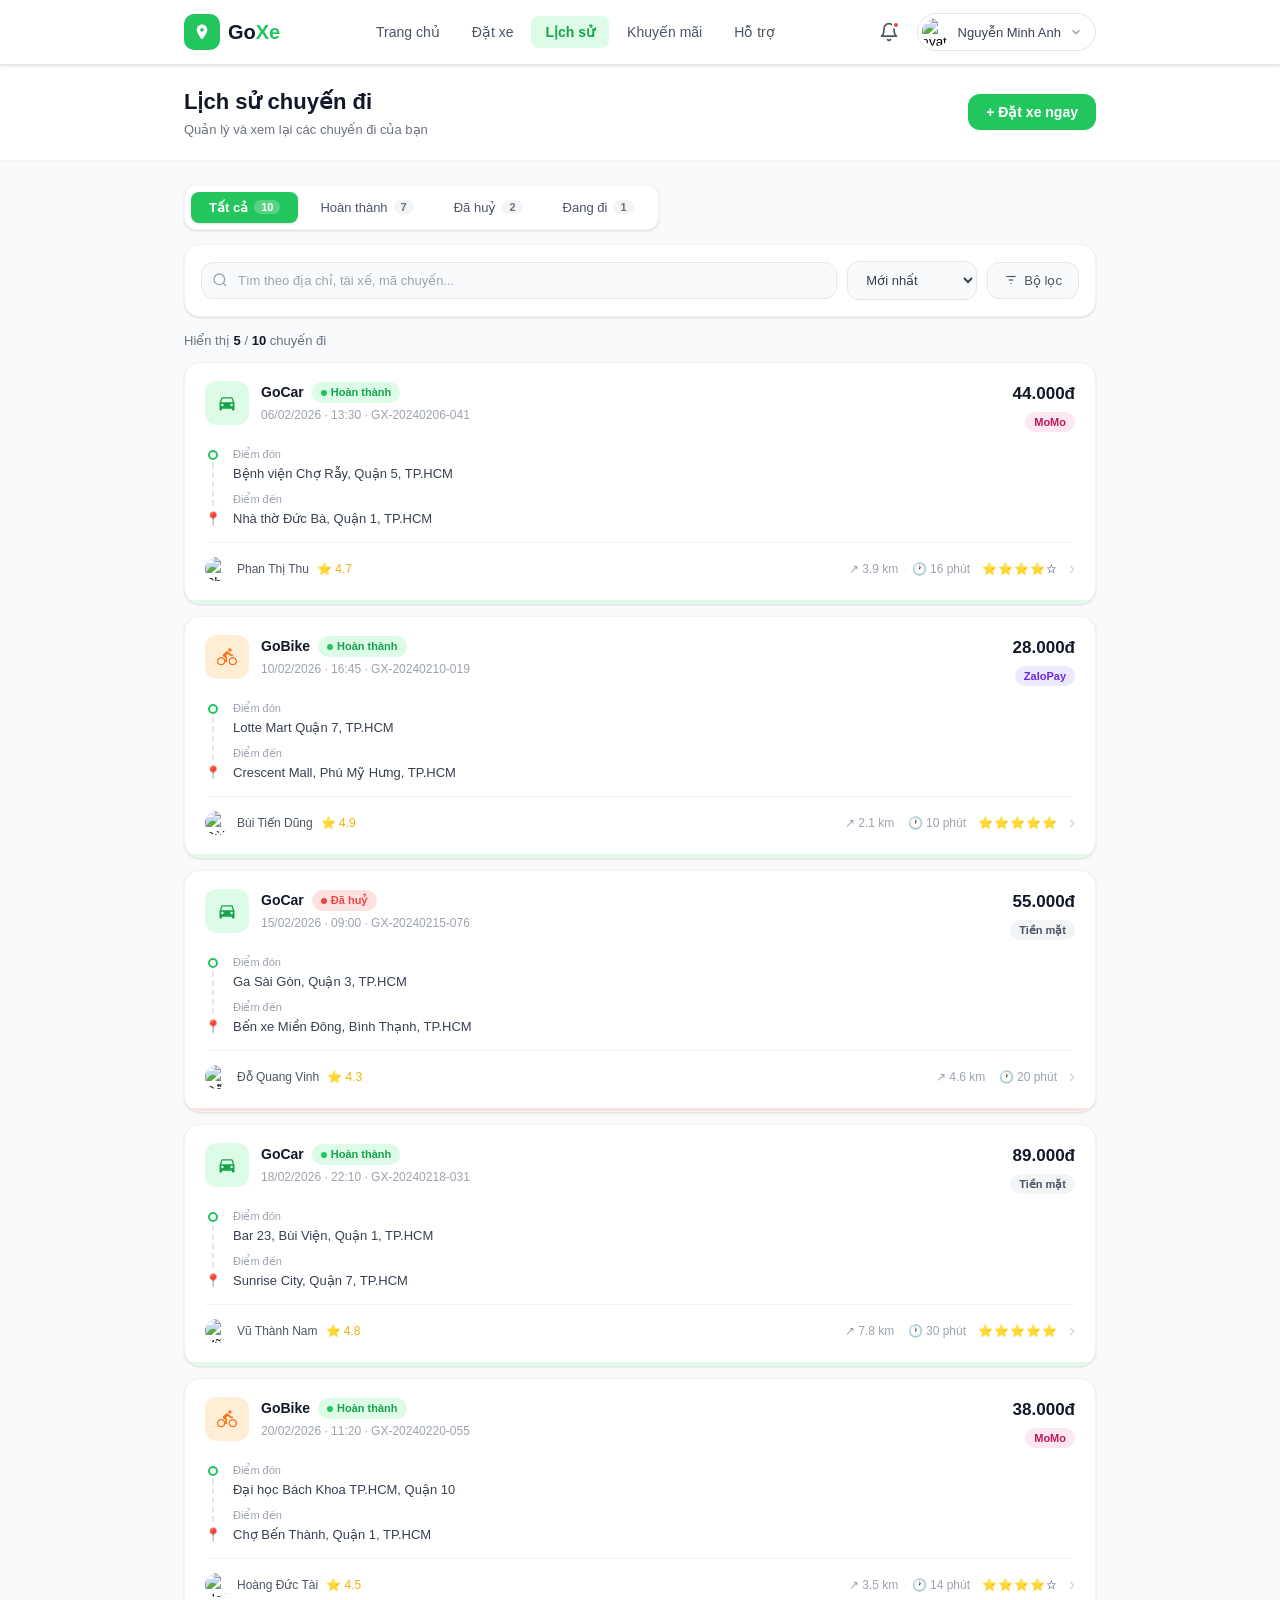
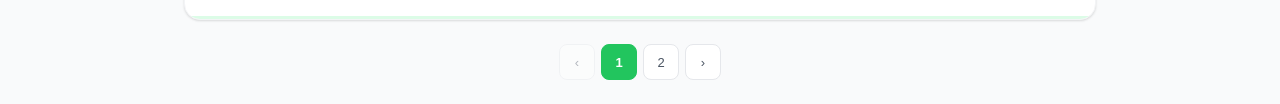
==== frontend/history.html @ 5ff03a35 "update project" ====
<!DOCTYPE html>
<html lang="vi">
<head>
  <meta charset="UTF-8" />
  <meta name="viewport" content="width=device-width, initial-scale=1.0" />
  <title>GoXe – Lịch sử chuyến đi</title>
  <link rel="stylesheet" href="/frontend/css/base.css" />
  <link rel="stylesheet" href="/frontend/css/components.css" />
  <link rel="stylesheet" href="/frontend/css/layout.css" />
  <link rel="stylesheet" href="/frontend/css/history.css" />
</head>
<body>

  <!-- ══════════════════════════
       NAVBAR
  ══════════════════════════ -->
  <nav class="navbar">
    <div class="navbar-inner">

      <a class="logo" href="#">
        <div class="logo-icon">
          <svg viewBox="0 0 24 24" xmlns="http://www.w3.org/2000/svg">
            <path d="M12 2C8.13 2 5 5.13 5 9c0 5.25 7 13 7 13s7-7.75 7-13c0-3.87-3.13-7-7-7zm0 9.5c-1.38 0-2.5-1.12-2.5-2.5S10.62 6.5 12 6.5s2.5 1.12 2.5 2.5-1.12 2.5-2.5 2.5z"/>
          </svg>
        </div>
        <span class="logo-text">Go<span>Xe</span></span>
      </a>

      <div class="nav-links">
        <button class="nav-link" onclick="setPage(this, 'home')">Trang chủ</button>
        <button class="nav-link" onclick="setPage(this, 'booking')">Đặt xe</button>
        <button class="nav-link active" onclick="setPage(this, 'history')">Lịch sử</button>
        <button class="nav-link" onclick="setPage(this, 'promo')">Khuyến mãi</button>
        <button class="nav-link" onclick="setPage(this, 'support')">Hỗ trợ</button>
      </div>

      <div class="nav-right">
        <button class="notif-btn" onclick="showToast('Bạn có 2 thông báo mới')">
          <svg width="20" height="20" viewBox="0 0 24 24" fill="none"
               stroke="currentColor" stroke-width="2"
               stroke-linecap="round" stroke-linejoin="round">
            <path d="M18 8A6 6 0 0 0 6 8c0 7-3 9-3 9h18s-3-2-3-9"/>
            <path d="M13.73 21a2 2 0 0 1-3.46 0"/>
          </svg>
          <span class="notif-dot"></span>
        </button>

        <button class="profile-btn" onclick="showToast('Xin chào, Nguyễn Minh Anh!')">
          <img
            class="profile-avatar"
            src="https://images.unsplash.com/photo-1569913486515-b74bf7751574?w=80&h=80&fit=crop"
            alt="avatar"
          />
          <span class="profile-name">Nguyễn Minh Anh</span>
          <svg width="14" height="14" viewBox="0 0 24 24" fill="none"
               stroke="#9ca3af" stroke-width="2.5">
            <polyline points="6 9 12 15 18 9"/>
          </svg>
        </button>
      </div>

    </div>
  </nav>

  <!-- ══════════════════════════
       PAGE HEADER
  ══════════════════════════ -->
  <div class="page-header">
    <div class="page-header-inner">
      <div>
        <h1>Lịch sử chuyến đi</h1>
        <p>Quản lý và xem lại các chuyến đi của bạn</p>
      </div>
      <button class="btn-book" onclick="showToast('Chức năng đặt xe đang phát triển!')">
        + Đặt xe ngay
      </button>
    </div>
  </div>

  <!-- ══════════════════════════
       MAIN LAYOUT
  ══════════════════════════ -->
  <div class="layout">

    <!-- STATUS TABS -->
    <div class="tabs" id="tabs"></div>

    <!-- FILTER BAR -->
    <div class="filter-bar">
      <div class="filter-row">

        <!-- Search -->
        <div class="search-wrap">
          <svg class="search-icon" width="16" height="16" viewBox="0 0 24 24"
               fill="none" stroke="currentColor" stroke-width="2">
            <circle cx="11" cy="11" r="8"/>
            <line x1="21" y1="21" x2="16.65" y2="16.65"/>
          </svg>
          <input
            id="searchInput"
            type="text"
            placeholder="Tìm theo địa chỉ, tài xế, mã chuyến..."
            oninput="onSearch(this)"
          />
          <button class="search-clear" id="searchClear" onclick="clearSearch()">✕</button>
        </div>

        <!-- Sort -->
        <select class="filter-select" id="sortSelect" onchange="onSort(this)">
          <option value="newest">Mới nhất</option>
          <option value="oldest">Cũ nhất</option>
          <option value="highest">Giá cao nhất</option>
          <option value="lowest">Giá thấp nhất</option>
        </select>

        <!-- Filter toggle -->
        <button class="btn-filter" id="filterToggle" onclick="toggleFilter()">
          <svg width="14" height="14" viewBox="0 0 24 24" fill="none"
               stroke="currentColor" stroke-width="2">
            <line x1="4"  y1="6"  x2="20" y2="6"/>
            <line x1="8"  y1="12" x2="16" y2="12"/>
            <line x1="11" y1="18" x2="13" y2="18"/>
          </svg>
          Bộ lọc
          <span class="filter-dot" id="filterDot"></span>
        </button>

      </div>

      <!-- Extended filter -->
      <div class="extended-filter" id="extFilter">
        <div class="filter-field">
          <label>Loại xe</label>
          <select id="vehicleSelect" onchange="onVehicleFilter(this)">
            <option value="all">Tất cả</option>
            <option value="GoCar">GoCar</option>
            <option value="GoBike">GoBike</option>
          </select>
        </div>
        <div class="filter-field">
          <label>Từ ngày</label>
          <input type="date" id="dateFrom" onchange="renderList()" />
        </div>
        <div class="filter-field">
          <label>Đến ngày</label>
          <input type="date" id="dateTo" onchange="renderList()" />
        </div>
      </div>

      <button class="btn-clear-filter" id="clearFilterBtn" onclick="clearAllFilters()">
        ✕ Xoá tất cả bộ lọc
      </button>
    </div>

    <!-- RESULT INFO -->
    <div class="result-info">
      <span id="resultInfo"></span>
    </div>

    <!-- RIDE LIST -->
  <div class="ride-list" id="rideList"></div>

    <!-- PAGINATION -->
    <div class="pagination" id="pagination"></div>

  </div><!-- /.layout -->

  <!-- ══════════════════════════
       MODAL
  ══════════════════════════ -->
  <div class="modal-overlay" id="modal" onclick="closeModalOutside(event)">
    <div class="modal" id="modalContent"></div>
  </div>

  <!-- TOAST -->
  <div class="toast" id="toast"></div>

    <script src="/frontend/js/data.js"></script>
    <script src="/frontend/js/ride-card.js"></script>
    <script src="/frontend/js/ui.js"></script>
    <script src="/frontend/js/common.js"></script>
    <script src="/frontend/js/history.js"></script>
</body>
</html>
---- frontend/css/base.css ----
*, *::before, *::after { box-sizing: border-box; margin: 0; padding: 0; }

:root {
  --green: #22c55e;
  --green-dark: #16a34a;
  --green-light: #dcfce7;
  --red: #ef4444;
  --red-light: #fee2e2;
  --blue: #3b82f6;
  --blue-light: #dbeafe;
  --orange: #f97316;
  --orange-light: #ffedd5;
  --yellow: #eab308;
  --gray-50: #f9fafb;
  --gray-100: #f3f4f6;
  --gray-200: #e5e7eb;
  --gray-300: #d1d5db;
  --gray-400: #9ca3af;
  --gray-500: #6b7280;
  --gray-600: #4b5563;
  --gray-700: #374151;
  --gray-800: #1f2937;
  --gray-900: #111827;
  --white: #ffffff;
  --shadow-sm: 0 1px 3px rgba(0,0,0,.08), 0 1px 2px rgba(0,0,0,.06);
  --shadow-md: 0 4px 16px rgba(0,0,0,.10);
  --shadow-lg: 0 8px 32px rgba(0,0,0,.14);
  --radius-sm: 8px;
  --radius: 12px;
  --radius-lg: 16px;
  --radius-xl: 24px;
}
body {
  font-family: -apple-system, BlinkMacSystemFont, 'Segoe UI', Roboto, sans-serif;
  background: var(--gray-50);
  color: var(--gray-900);
  font-size: 14px;
  line-height: 1.5;
}

/* ── SCROLLBAR ── */
::-webkit-scrollbar { width: 6px; }
::-webkit-scrollbar-track { background: transparent; }
::-webkit-scrollbar-thumb { background: var(--gray-300); border-radius: 3px; }
---- frontend/css/components.css ----
/* ────────────────────────────────
   TABS
──────────────────────────────── */
.tabs {
  display: flex;
  background: var(--white);
  border: 1px solid var(--gray-100);
  border-radius: var(--radius);
  padding: 6px;
  width: fit-content;
  gap: 4px;
  margin-bottom: 14px;
  box-shadow: var(--shadow-sm);
}
.tab-btn {
  display: flex;
  align-items: center;
  gap: 6px;
  padding: 8px 18px;
  border-radius: var(--radius-sm);
  font-size: 13px;
  font-weight: 400;
  border: none;
  background: none;
  color: var(--gray-600);
  cursor: pointer;
  transition: all .15s;
}
.tab-btn.active {
  background: var(--green);
  color: white;
  font-weight: 600;
  box-shadow: var(--shadow-sm);
}
.tab-count {
  font-size: 11px;
  padding: 1px 7px;
  border-radius: 99px;
  background: rgba(255,255,255,.25);
  color: white;
  font-weight: 600;
}
.tab-btn:not(.active) .tab-count {
  background: var(--gray-100);
  color: var(--gray-500);
}
/* ────────────────────────────────
   FILTER BAR
──────────────────────────────── */
.filter-bar {
  background: var(--white);
  border: 1px solid var(--gray-100);
  border-radius: var(--radius-lg);
  padding: 16px;
  margin-bottom: 14px;
  box-shadow: var(--shadow-sm);
}
.filter-row {
  display: flex;
  gap: 10px;
  align-items: center;
}
.search-wrap {
  flex: 1;
  position: relative;
}
.search-wrap input {
  width: 100%;
  padding: 10px 36px;
  background: var(--gray-50);
  border: 1px solid var(--gray-200);
  border-radius: var(--radius);
  font-size: 13px;
  color: var(--gray-700);
  outline: none;
  transition: border-color .15s, box-shadow .15s;
}
.search-wrap input:focus {
  border-color: var(--green);
  box-shadow: 0 0 0 3px rgba(34,197,94,.12);
}
.search-wrap input::placeholder { color: var(--gray-400); }
.search-icon {
  position: absolute;
  left: 11px;
  top: 50%;
  transform: translateY(-50%);
  color: var(--gray-400);
  pointer-events: none;
}
.search-clear {
  position: absolute;
  right: 10px;
  top: 50%;
  transform: translateY(-50%);
  background: none;
  border: none;
  cursor: pointer;
  color: var(--gray-400);
  font-size: 15px;
  line-height: 1;
  display: none;
}
.search-clear:hover { color: var(--gray-600); }

.filter-select {
  padding: 10px 14px;
  background: var(--gray-50);
  border: 1px solid var(--gray-200);
  border-radius: var(--radius);
  font-size: 13px;
  color: var(--gray-700);
  outline: none;
  cursor: pointer;
  transition: border-color .15s;
}
.filter-select:focus { border-color: var(--green); }

.btn-filter {
  display: flex;
  align-items: center;
  gap: 6px;
  padding: 10px 16px;
  border-radius: var(--radius);
  font-size: 13px;
  font-weight: 500;
  border: 1px solid var(--gray-200);
  background: var(--gray-50);
  color: var(--gray-600);
  cursor: pointer;
  transition: all .15s;
  white-space: nowrap;
}
.btn-filter:hover,
.btn-filter.active {
  background: var(--green-light);
  border-color: #86efac;
  color: var(--green-dark);
}
.filter-dot {
  width: 7px;
  height: 7px;
  background: var(--green);
  border-radius: 50%;
  display: none;
}

/* Extended filter */
.extended-filter {
  display: none;
  margin-top: 14px;
  padding-top: 14px;
  border-top: 1px solid var(--gray-100);
  gap: 14px;
}
.extended-filter.show { display: flex; }

.filter-field { flex: 1; }
.filter-field label {
  font-size: 11px;
  color: var(--gray-400);
  font-weight: 700;
  display: block;
  margin-bottom: 6px;
  text-transform: uppercase;
  letter-spacing: .04em;
}
.filter-field select,
.filter-field input[type="date"] {
  width: 100%;
  padding: 9px 12px;
  background: var(--gray-50);
  border: 1px solid var(--gray-200);
  border-radius: var(--radius);
  font-size: 13px;
  color: var(--gray-700);
  outline: none;
  transition: border-color .15s;
}
.filter-field select:focus,
.filter-field input[type="date"]:focus { border-color: var(--green); }

.btn-clear-filter {
  background: none;
  border: none;
  cursor: pointer;
  font-size: 12px;
  color: var(--red);
  display: none;
  align-items: center;
  gap: 4px;
  margin-top: 10px;
  font-weight: 500;
}
.btn-clear-filter:hover { text-decoration: underline; }
/* ────────────────────────────────
   RESULT INFO
──────────────────────────────── */
.result-info {
  display: flex;
  align-items: center;
  justify-content: space-between;
  margin-bottom: 12px;
  font-size: 13px;
  color: var(--gray-500);
}
.result-info strong { color: var(--gray-900); font-weight: 600; }

/* ────────────────────────────────
   PAGINATION
──────────────────────────────── */
.pagination {
  display: flex;
  align-items: center;
  justify-content: center;
  gap: 6px;
  margin-top: 24px;
}
.page-btn {
  width: 36px;
  height: 36px;
  display: flex;
  align-items: center;
  justify-content: center;
  border-radius: var(--radius-sm);
  border: 1px solid var(--gray-200);
  background: var(--white);
  font-size: 13px;
  font-weight: 500;
  color: var(--gray-600);
  cursor: pointer;
  transition: all .15s;
}
.page-btn:hover:not(:disabled) { background: var(--gray-100); }
.page-btn.active {
  background: var(--green);
  color: white;
  border-color: var(--green);
  font-weight: 700;
}
.page-btn:disabled { opacity: .4; cursor: not-allowed; }
.page-ellipsis { color: var(--gray-400); font-size: 13px; padding: 0 2px; }

/* ────────────────────────────────
   EMPTY STATE
──────────────────────────────── */
.empty-state {
  background: var(--white);
  border-radius: var(--radius-lg);
  border: 1px solid var(--gray-100);
  padding: 72px 24px;
  text-align: center;
}
.empty-icon {
  width: 64px;
  height: 64px;
  background: var(--gray-100);
  border-radius: 50%;
  display: flex;
  align-items: center;
  justify-content: center;
  margin: 0 auto 16px;
  font-size: 28px;
}
.empty-state h3 { font-size: 16px; font-weight: 700; color: var(--gray-700); margin-bottom: 6px; }
.empty-state p  { font-size: 13px; color: var(--gray-400); margin-bottom: 18px; }
.btn-secondary {
  padding: 10px 20px;
  background: var(--green);
  color: white;
  border: none;
  border-radius: var(--radius);
  font-size: 13px;
  font-weight: 600;
  cursor: pointer;
  transition: background .15s;
}
.btn-secondary:hover { background: var(--green-dark); }
/* ────────────────────────────────
   TOAST
──────────────────────────────── */
.toast {
  position: fixed;
  bottom: 24px;
  right: 24px;
  z-index: 999;
  background: var(--gray-900);
  color: white;
  padding: 12px 18px;
  border-radius: var(--radius);
  font-size: 13px;
  font-weight: 500;
  box-shadow: var(--shadow-lg);
  transform: translateY(10px);
  opacity: 0;
  transition: all .25s;
  pointer-events: none;
}
.toast.show { transform: translateY(0); opacity: 1; }
---- frontend/css/layout.css ----
/* ────────────────────────────────
   NAVBAR
──────────────────────────────── */
.navbar {
  background: var(--white);
  border-bottom: 1px solid var(--gray-200);
  position: sticky;
  top: 0;
  z-index: 100;
  box-shadow: var(--shadow-sm);
}
.navbar-inner {
  max-width: 960px;
  margin: 0 auto;
  padding: 0 24px;
  height: 64px;
  display: flex;
  align-items: center;
  justify-content: space-between;
  gap: 24px;
}
.logo {
  display: flex;
  align-items: center;
  gap: 8px;
  cursor: pointer;
  text-decoration: none;
}
.logo-icon {
  width: 36px;
  height: 36px;
  background: var(--green);
  border-radius: 10px;
  display: flex;
  align-items: center;
  justify-content: center;
}
.logo-icon svg { width: 18px; height: 18px; fill: white; }
.logo-text { font-size: 20px; font-weight: 700; color: var(--gray-900); }
.logo-text span { color: var(--green); }

.nav-links { display: flex; gap: 4px; }
.nav-link {
  padding: 8px 14px;
  border-radius: var(--radius-sm);
  font-size: 14px;
  color: var(--gray-600);
  cursor: pointer;
  border: none;
  background: none;
  transition: all .15s;
  font-weight: 400;
}
.nav-link:hover { background: var(--gray-100); color: var(--gray-900); }
.nav-link.active {
  background: var(--green-light);
  color: var(--green-dark);
  font-weight: 600;
}

.nav-right { display: flex; align-items: center; gap: 10px; }

.notif-btn {
  width: 36px;
  height: 36px;
  border-radius: 50%;
  border: none;
  background: none;
  cursor: pointer;
  display: flex;
  align-items: center;
  justify-content: center;
  position: relative;
  transition: background .15s;
  color: var(--gray-600);
}
.notif-btn:hover { background: var(--gray-100); }
.notif-dot {
  position: absolute;
  top: 7px;
  right: 7px;
  width: 8px;
  height: 8px;
  background: var(--red);
  border-radius: 50%;
  border: 2px solid white;
}

.profile-btn {
  display: flex;
  align-items: center;
  gap: 8px;
  padding: 4px 12px 4px 4px;
  border-radius: 99px;
  border: 1px solid var(--gray-200);
  background: none;
  cursor: pointer;
  transition: background .15s;
}
.profile-btn:hover { background: var(--gray-100); }
.profile-avatar {
  width: 28px;
  height: 28px;
  border-radius: 50%;
  object-fit: cover;
}
.profile-name { font-size: 13px; font-weight: 500; color: var(--gray-700); }

/* ────────────────────────────────
   PAGE HEADER
──────────────────────────────── */
.page-header {
  background: var(--white);
  border-bottom: 1px solid var(--gray-100);
}
.page-header-inner {
  max-width: 960px;
  margin: 0 auto;
  padding: 20px 24px;
  display: flex;
  align-items: center;
  justify-content: space-between;
}
.page-header h1 {
  font-size: 22px;
  font-weight: 700;
  color: var(--gray-900);
}
.page-header p {
  font-size: 13px;
  color: var(--gray-500);
  margin-top: 2px;
}
.btn-book {
  background: var(--green);
  color: white;
  border: none;
  padding: 10px 18px;
  border-radius: var(--radius);
  font-size: 14px;
  font-weight: 600;
  cursor: pointer;
  transition: background .15s;
  white-space: nowrap;
}
.btn-book:hover { background: var(--green-dark); }

/* ────────────────────────────────
   LAYOUT
──────────────────────────────── */
.layout {
  max-width: 960px;
  margin: 0 auto;
  padding: 24px;
}
---- frontend/css/history.css ----
/* ────────────────────────────────
   RIDE CARDS
──────────────────────────────── */
.ride-list { display: flex; flex-direction: column; gap: 12px; }

.ride-card {
  background: var(--white);
  border: 1px solid var(--gray-100);
  border-radius: var(--radius-lg);
  box-shadow: var(--shadow-sm);
  cursor: pointer;
  transition: box-shadow .2s, border-color .2s, transform .12s;
  overflow: hidden;
}
.ride-card:hover {
  box-shadow: var(--shadow-md);
  border-color: #86efac;
  transform: translateY(-2px);
}
.ride-card-body { padding: 18px 20px; }

/* Card top */
.card-top {
  display: flex;
  align-items: flex-start;
  justify-content: space-between;
  margin-bottom: 14px;
}
.card-left { display: flex; align-items: center; gap: 12px; }

.vehicle-icon {
  width: 44px;
  height: 44px;
  border-radius: 12px;
  display: flex;
  align-items: center;
  justify-content: center;
  flex-shrink: 0;
}
.vehicle-icon.car { background: var(--green-light); }
.vehicle-icon.bike { background: var(--orange-light); }

.card-title-row {
  display: flex;
  align-items: center;
  gap: 8px;
  flex-wrap: wrap;
}
.vehicle-name { font-size: 14px; font-weight: 700; color: var(--gray-900); }

.status-badge {
  display: inline-flex;
  align-items: center;
  gap: 4px;
  padding: 2px 9px;
  border-radius: 99px;
  font-size: 11px;
  font-weight: 600;
}
.status-dot { width: 6px; height: 6px; border-radius: 50%; }

.status-completed { background: var(--green-light); color: var(--green-dark); }
.status-cancelled { background: var(--red-light); color: var(--red); }
.status-ongoing   { background: var(--blue-light); color: var(--blue); }

.status-ongoing .status-dot { animation: blink 1.4s infinite; }
@keyframes blink { 0%,100% { opacity:1; } 50% { opacity:.3; } }

.card-meta { font-size: 12px; color: var(--gray-400); margin-top: 3px; }

.card-right { text-align: right; flex-shrink: 0; }
.card-fare { font-size: 17px; font-weight: 800; color: var(--gray-900); }

.payment-badge {
  display: inline-block;
  margin-top: 5px;
  padding: 2px 9px;
  border-radius: 99px;
  font-size: 11px;
  font-weight: 600;
}
.pay-cash    { background: var(--gray-100); color: var(--gray-600); }
.pay-momo    { background: #fce7f3; color: #be185d; }
.pay-card    { background: var(--blue-light); color: #1d4ed8; }
.pay-zalopay { background: #ede9fe; color: #6d28d9; }

/* Route */
.route { display: flex; gap: 12px; margin-bottom: 14px; }
.route-dots {
  display: flex;
  flex-direction: column;
  align-items: center;
  padding-top: 4px;
}
.dot-pickup {
  width: 10px;
  height: 10px;
  border-radius: 50%;
  border: 2px solid var(--green);
  background: white;
  flex-shrink: 0;
}
.route-line {
  flex: 1;
  border-left: 2px dashed var(--gray-200);
  margin: 3px 0;
  min-height: 18px;
}
.dot-dropoff { flex-shrink: 0; font-size: 13px; }
.route-info {
  flex: 1;
  min-width: 0;
  display: flex;
  flex-direction: column;
  justify-content: space-between;
  gap: 8px;
}
.route-label { font-size: 11px; color: var(--gray-400); margin-bottom: 1px; }
.route-addr {
  font-size: 13px;
  font-weight: 500;
  color: var(--gray-700);
  white-space: nowrap;
  overflow: hidden;
  text-overflow: ellipsis;
}

/* Card bottom */
.card-bottom {
  display: flex;
  align-items: center;
  justify-content: space-between;
  padding-top: 12px;
  border-top: 1px solid var(--gray-100);
}
.driver-info { display: flex; align-items: center; gap: 8px; }
.driver-avatar { width: 24px; height: 24px; border-radius: 50%; object-fit: cover; }
.driver-name { font-size: 12px; color: var(--gray-600); }
.driver-rating { font-size: 12px; color: var(--yellow); }

.trip-meta { display: flex; align-items: center; gap: 5px; font-size: 12px; color: var(--gray-400); }
.trip-sep { color: var(--gray-200); }

.card-bottom-right { display: flex; align-items: center; gap: 12px; }
.stars { display: flex; gap: 1px; font-size: 12px; }
.chevron { font-size: 18px; color: var(--gray-300); transition: color .15s; }
.ride-card:hover .chevron { color: var(--green); }

/* Status bar */
.card-status-bar { height: 3px; }
.bar-green { background: var(--green-light); }
.bar-red   { background: var(--red-light); }
.bar-blue  {
  background: linear-gradient(90deg, #93c5fd, #3b82f6, #93c5fd);
  background-size: 200%;
  animation: shimmer 2s linear infinite;
}
@keyframes shimmer { 0% { background-position: 200% 0; } 100% { background-position: -200% 0; } }

/* ────────────────────────────────
   MODAL
──────────────────────────────── */
.modal-overlay {
  position: fixed;
  inset: 0;
  z-index: 200;
  background: rgba(0,0,0,.5);
  backdrop-filter: blur(4px);
  display: flex;
  align-items: center;
  justify-content: center;
  padding: 16px;
  opacity: 0;
  pointer-events: none;
  transition: opacity .2s;
}
.modal-overlay.open { opacity: 1; pointer-events: all; }

.modal {
  background: var(--white);
  border-radius: var(--radius-xl);
  width: 100%;
  max-width: 480px;
  max-height: 90vh;
  overflow-y: auto;
  box-shadow: var(--shadow-lg);
  transform: translateY(24px) scale(.97);
  transition: transform .22s;
}
.modal-overlay.open .modal { transform: translateY(0) scale(1); }

/* Modal header */
.modal-header {
  background: linear-gradient(135deg, #1f2937 0%, #111827 100%);
  border-radius: var(--radius-xl) var(--radius-xl) 0 0;
  padding: 24px;
  position: relative;
}
.modal-close {
  position: absolute;
  top: 16px;
  right: 16px;
  width: 32px;
  height: 32px;
  background: rgba(255,255,255,.1);
  border: none;
  border-radius: 50%;
  display: flex;
  align-items: center;
  justify-content: center;
  cursor: pointer;
  color: white;
  font-size: 16px;
  transition: background .15s;
}
.modal-close:hover { background: rgba(255,255,255,.2); }

.modal-vehicle-row { display: flex; align-items: center; gap: 12px; margin-bottom: 16px; }
.modal-vehicle-icon {
  width: 48px;
  height: 48px;
  border-radius: 14px;
  display: flex;
  align-items: center;
  justify-content: center;
  font-size: 24px;
}
.modal-vehicle-icon.car  { background: var(--green); }
.modal-vehicle-icon.bike { background: var(--orange); }
.modal-vehicle-name     { font-size: 18px; font-weight: 700; color: white; }
.modal-booking-code     { font-size: 13px; color: #9ca3af; margin-top: 2px; }
.modal-fare-row         { display: flex; align-items: flex-end; justify-content: space-between; }
.modal-fare-label       { font-size: 12px; color: #6b7280; }
.modal-fare             { font-size: 30px; font-weight: 900; color: white; line-height: 1.1; }
.modal-status-badge {
  display: inline-flex;
  align-items: center;
  gap: 6px;
  padding: 6px 14px;
  border-radius: 99px;
  font-size: 13px;
  font-weight: 700;
}

/* Modal body */
.modal-body { padding: 20px; display: flex; flex-direction: column; gap: 16px; }

.modal-time-row {
  display: flex;
  align-items: center;
  gap: 6px;
  font-size: 13px;
  color: var(--gray-500);
  flex-wrap: wrap;
}
.sep { color: var(--gray-300); }

/* Modal map */
.modal-map {
  width: 100%;
  height: 128px;
  background: linear-gradient(135deg, #f0fdf4, #eff6ff);
  border-radius: var(--radius-lg);
  border: 1px solid var(--gray-100);
  display: flex;
  align-items: center;
  justify-content: center;
  position: relative;
  overflow: hidden;
}
.map-grid {
  position: absolute;
  inset: 0;
  opacity: .07;
  background-image:
    repeating-linear-gradient(0deg, #666 0, #666 1px, transparent 1px, transparent 20px),
    repeating-linear-gradient(90deg, #666 0, #666 1px, transparent 1px, transparent 20px);
}
.map-content {
  position: relative;
  display: flex;
  flex-direction: column;
  align-items: center;
  gap: 8px;
}
.map-dots { display: flex; align-items: center; }
.map-dot-green {
  width: 14px;
  height: 14px;
  border-radius: 50%;
  background: var(--green);
  border: 2px solid white;
  box-shadow: 0 0 0 3px rgba(34,197,94,.2);
}
.map-dashes { display: flex; gap: 3px; margin: 0 8px; }
.map-dash { width: 12px; height: 2px; background: #9ca3af; border-radius: 1px; }
.map-dot-red {
  width: 14px;
  height: 14px;
  border-radius: 50%;
  background: var(--red);
  border: 2px solid white;
  box-shadow: 0 0 0 3px rgba(239,68,68,.2);
}
.map-label { font-size: 12px; color: var(--gray-400); }

/* Info block */
.info-block {
  background: var(--gray-50);
  border-radius: var(--radius-lg);
  padding: 16px;
}
.info-block-title {
  font-size: 11px;
  font-weight: 700;
  color: var(--gray-400);
  text-transform: uppercase;
  letter-spacing: .06em;
  margin-bottom: 12px;
}

/* Route in modal */
.route-block { display: flex; gap: 12px; }
.route-block-dots {
  display: flex;
  flex-direction: column;
  align-items: center;
  padding-top: 3px;
}
.rb-dot-green {
  width: 10px;
  height: 10px;
  border-radius: 50%;
  border: 2px solid var(--green);
  background: white;
  flex-shrink: 0;
}
.rb-line {
  flex: 1;
  border-left: 2px dashed var(--gray-200);
  margin: 3px 0;
}
.rb-dot-red { font-size: 14px; flex-shrink: 0; }
.route-block-text {
  flex: 1;
  display: flex;
  flex-direction: column;
  gap: 12px;
}
.route-block-item-label { font-size: 11px; color: var(--gray-400); margin-bottom: 2px; }
.route-block-item-val   { font-size: 13px; font-weight: 600; color: var(--gray-800); }

/* Driver in modal */
.driver-block { display: flex; align-items: center; justify-content: space-between; }
.driver-block-left { display: flex; align-items: center; gap: 12px; }
.driver-block-avatar {
  width: 48px;
  height: 48px;
  border-radius: 50%;
  object-fit: cover;
  border: 2px solid white;
  box-shadow: var(--shadow-sm);
}
.driver-block-name { font-size: 14px; font-weight: 700; color: var(--gray-900); }
.driver-block-sub  { font-size: 12px; color: var(--gray-500); margin-top: 3px; }

.btn-call {
  width: 38px;
  height: 38px;
  border-radius: 50%;
  background: var(--green-light);
  border: none;
  display: flex;
  align-items: center;
  justify-content: center;
  cursor: pointer;
  font-size: 16px;
  transition: background .15s;
}
.btn-call:hover { background: #bbf7d0; }

/* Payment in modal */
.payment-row {
  display: flex;
  justify-content: space-between;
  font-size: 13px;
  color: var(--gray-600);
  padding: 3px 0;
}
.payment-total {
  display: flex;
  justify-content: space-between;
  padding-top: 10px;
  margin-top: 8px;
  border-top: 1px solid var(--gray-200);
}
.payment-total-label { font-size: 14px; font-weight: 700; color: var(--gray-900); }
.payment-total-val   { font-size: 14px; font-weight: 800; color: var(--green-dark); }
.payment-method-row  {
  display: flex;
  align-items: center;
  gap: 6px;
  margin-top: 10px;
  font-size: 13px;
  color: var(--gray-500);
}

/* Cancel block */
.cancel-block {
  background: var(--red-light);
  border: 1px solid #fecaca;
  border-radius: var(--radius-lg);
  padding: 14px 16px;
}
.cancel-title  { font-size: 11px; font-weight: 700; color: #f87171; text-transform: uppercase; letter-spacing: .06em; margin-bottom: 4px; }
.cancel-reason { font-size: 13px; color: var(--red); }

/* Rating block */
.rating-block {
  background: #fefce8;
  border-radius: var(--radius-lg);
  padding: 14px 16px;
}
.rating-title { font-size: 11px; font-weight: 700; color: var(--gray-400); text-transform: uppercase; letter-spacing: .06em; margin-bottom: 8px; }
.rating-stars { display: flex; gap: 4px; }
.rating-star  { font-size: 22px; }

/* Modal actions */
.modal-actions { display: flex; gap: 10px; }
.btn-share {
  flex: 1;
  display: flex;
  align-items: center;
  justify-content: center;
  gap: 6px;
  padding: 12px;
  background: var(--gray-100);
  border: none;
  border-radius: var(--radius);
  font-size: 13px;
  font-weight: 600;
  color: var(--gray-700);
  cursor: pointer;
  transition: background .15s;
}
.btn-share:hover { background: var(--gray-200); }
.btn-rebook {
  flex: 1;
  display: flex;
  align-items: center;
  justify-content: center;
  gap: 6px;
  padding: 12px;
  background: var(--green);
  border: none;
  border-radius: var(--radius);
  font-size: 13px;
  font-weight: 600;
  color: white;
  cursor: pointer;
  transition: background .15s;
}
.btn-rebook:hover { background: var(--green-dark); }
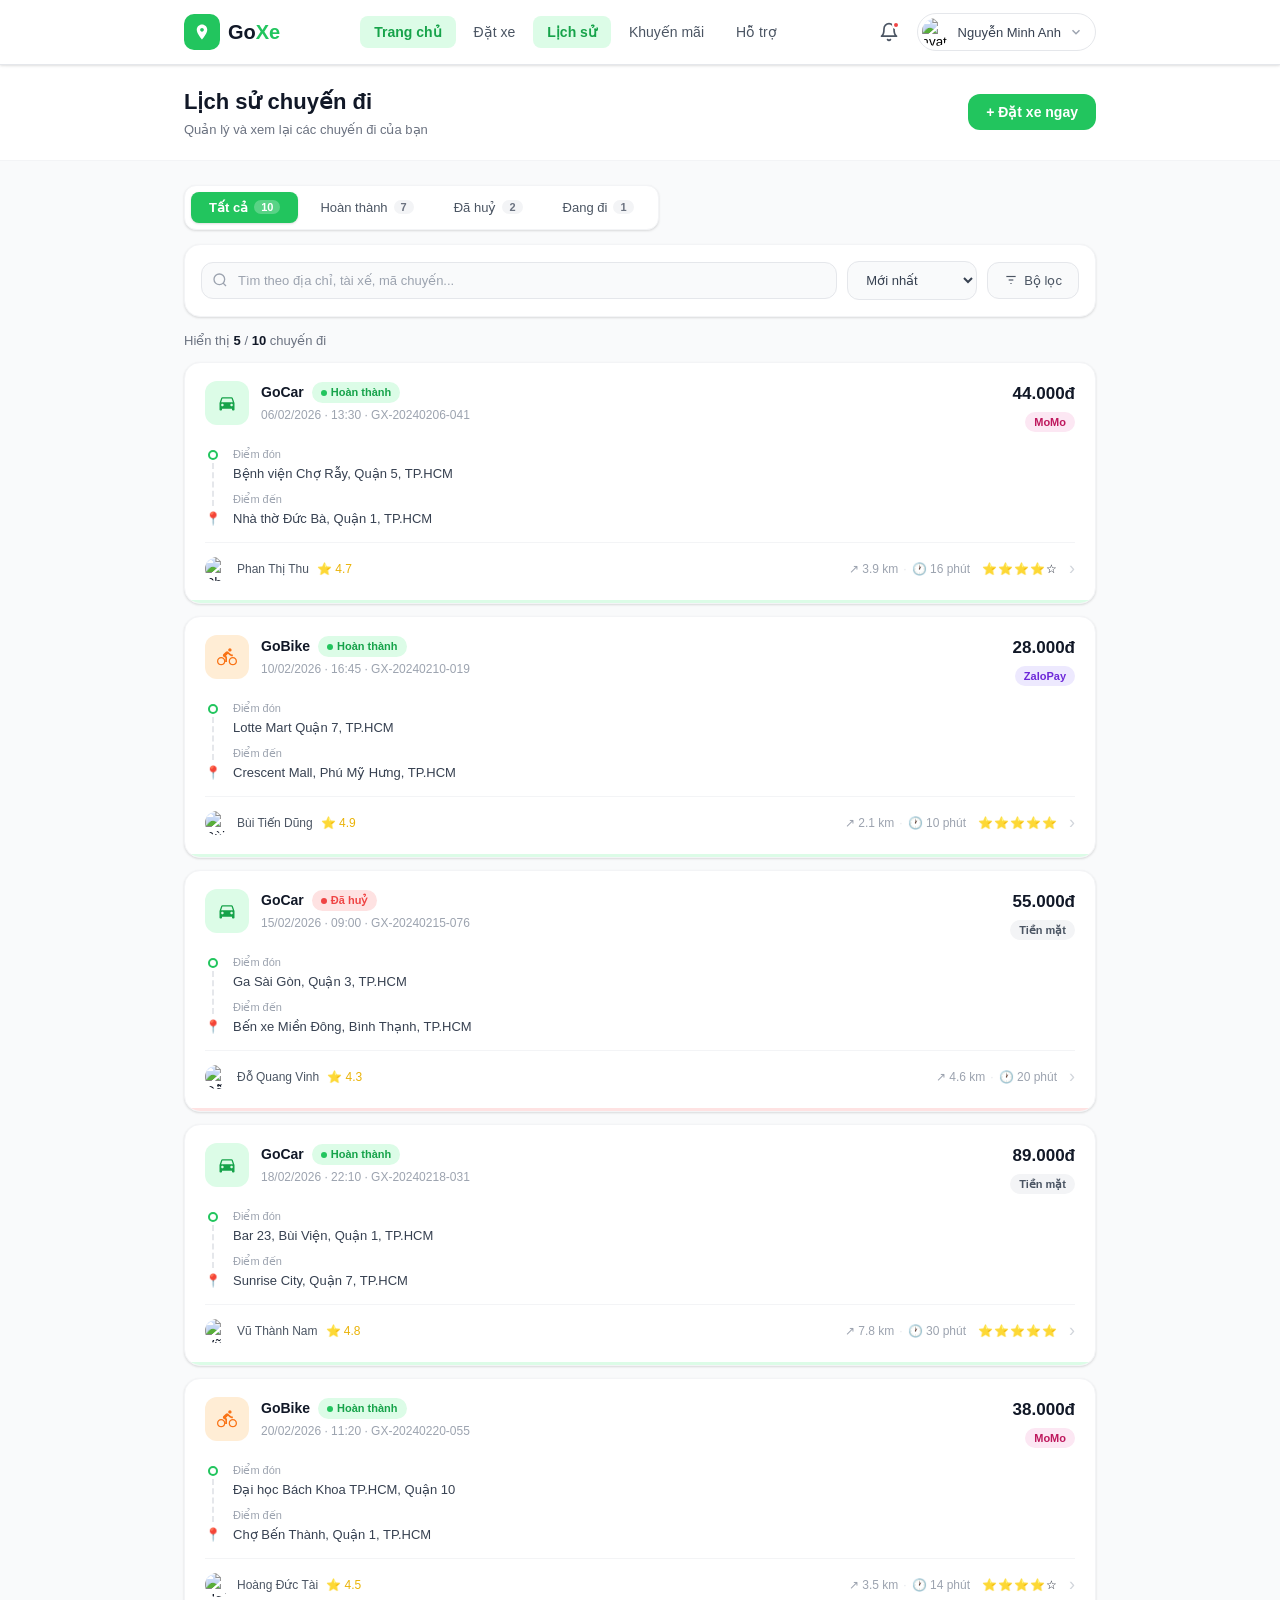
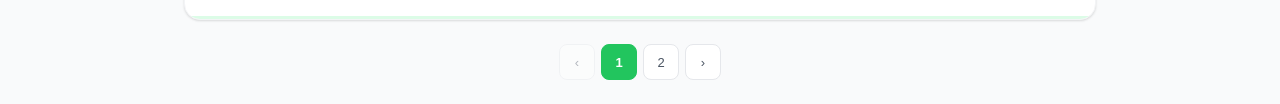
==== commit 6f60782a: "update UI" ====
--- a/frontend/history.html
+++ b/frontend/history.html
@@ -8,6 +8,7 @@
   <link rel="stylesheet" href="/frontend/css/components.css" />
   <link rel="stylesheet" href="/frontend/css/layout.css" />
   <link rel="stylesheet" href="/frontend/css/history.css" />
+  <link rel="stylesheet" href="/frontend/css/profile.css" />
 </head>
 <body>
 
@@ -27,7 +28,7 @@
       </a>
 
       <div class="nav-links">
-        <button class="nav-link" onclick="setPage(this, 'home')">Trang chủ</button>
+        <a href="index.html"><button class="nav-link active">Trang chủ</button></a>
         <button class="nav-link" onclick="setPage(this, 'booking')">Đặt xe</button>
         <button class="nav-link active" onclick="setPage(this, 'history')">Lịch sử</button>
         <button class="nav-link" onclick="setPage(this, 'promo')">Khuyến mãi</button>
@@ -45,18 +46,47 @@
           <span class="notif-dot"></span>
         </button>
 
-        <button class="profile-btn" onclick="showToast('Xin chào, Nguyễn Minh Anh!')">
-          <img
-            class="profile-avatar"
-            src="https://images.unsplash.com/photo-1569913486515-b74bf7751574?w=80&h=80&fit=crop"
-            alt="avatar"
-          />
-          <span class="profile-name">Nguyễn Minh Anh</span>
-          <svg width="14" height="14" viewBox="0 0 24 24" fill="none"
-               stroke="#9ca3af" stroke-width="2.5">
-            <polyline points="6 9 12 15 18 9"/>
-          </svg>
-        </button>
+        <div class="profile-dropdown-wrap" style="position:relative;">
+          <button class="profile-btn" id="profileBtn" onclick="toggleDropdown()">
+            <img
+              class="profile-avatar"
+              src="https://images.unsplash.com/photo-1569913486515-b74bf7751574?w=80&h=80&fit=crop"
+              alt="avatar"
+            />
+            <span class="profile-name">Nguyễn Minh Anh</span>
+            <svg width="14" height="14" viewBox="0 0 24 24" fill="none"
+                 stroke="#9ca3af" stroke-width="2.5">
+              <polyline points="6 9 12 15 18 9"/>
+            </svg>
+          </button>
+
+          <!-- Dropdown -->
+          <div class="profile-dropdown" id="profileDropdown">
+            <div class="dropdown-header">
+              <div class="dd-name">Nguyễn Minh Anh</div>
+              <div class="dd-email">minhanh@gmail.com</div>
+            </div>
+            <a class="dropdown-item" href="/frontend/profile.html">
+              <svg width="15" height="15" viewBox="0 0 24 24" fill="none" stroke="currentColor" stroke-width="2" stroke-linecap="round" stroke-linejoin="round">
+                <path d="M20 21v-2a4 4 0 00-4-4H8a4 4 0 00-4 4v2"/><circle cx="12" cy="7" r="4"/>
+              </svg>
+              Trang cá nhân
+            </a>
+            <button class="dropdown-item" onclick="showToast('Chức năng đang phát triển!')">
+              <svg width="15" height="15" viewBox="0 0 24 24" fill="none" stroke="currentColor" stroke-width="2" stroke-linecap="round" stroke-linejoin="round">
+                <circle cx="12" cy="12" r="3"/><path d="M19.07 4.93l-1.41 1.41M5.34 18.66l-1.41 1.41M2 12h2M20 12h2M19.07 19.07l-1.41-1.41M5.34 5.34l-1.41-1.41M12 2v2M12 20v2"/>
+              </svg>
+              Cài đặt
+            </button>
+            <div class="dropdown-divider"></div>
+            <button class="dropdown-item danger" onclick="handleLogout()">
+              <svg width="15" height="15" viewBox="0 0 24 24" fill="none" stroke="currentColor" stroke-width="2" stroke-linecap="round" stroke-linejoin="round">
+                <path d="M9 21H5a2 2 0 01-2-2V5a2 2 0 012-2h4"/><polyline points="16 17 21 12 16 7"/><line x1="21" y1="12" x2="9" y2="12"/>
+              </svg>
+              Đăng xuất
+            </button>
+          </div>
+        </div>
       </div>
 
     </div>
@@ -180,5 +210,20 @@
     <script src="/frontend/js/ui.js"></script>
     <script src="/frontend/js/common.js"></script>
     <script src="/frontend/js/history.js"></script>
+    <script>
+      function toggleDropdown() {
+        document.getElementById('profileDropdown').classList.toggle('show');
+      }
+      document.addEventListener('click', (e) => {
+        const wrap = document.querySelector('.profile-dropdown-wrap');
+        if (wrap && !wrap.contains(e.target)) {
+          document.getElementById('profileDropdown')?.classList.remove('show');
+        }
+      });
+      function handleLogout() {
+        showToast('Đang đăng xuất...');
+        setTimeout(() => { window.location = '/frontend/login.html'; }, 1000);
+      }
+    </script>
 </body>
 </html>
--- a/frontend/css/layout.css
+++ b/frontend/css/layout.css
@@ -105,6 +105,61 @@
   object-fit: cover;
 }
 .profile-name { font-size: 13px; font-weight: 500; color: var(--gray-700); }
+/* ── NAVBAR DROPDOWN ── */
+.profile-dropdown-wrap {
+  position: relative;
+}
+.profile-dropdown {
+  position: absolute;
+  top: calc(100% + 8px);
+  right: 0;
+  background: var(--white);
+  border: 1px solid var(--gray-200);
+  border-radius: var(--radius);
+  box-shadow: var(--shadow-lg);
+  min-width: 200px;
+  padding: 6px;
+  z-index: 200;
+  display: none;
+  animation: dropIn .15s ease;
+}
+.profile-dropdown.show { display: block; }
+
+@keyframes dropIn {
+  from { opacity: 0; transform: translateY(-6px); }
+  to   { opacity: 1; transform: translateY(0); }
+}
+
+.dropdown-header {
+  padding: 10px 12px 8px;
+  border-bottom: 1px solid var(--gray-100);
+  margin-bottom: 4px;
+}
+.dropdown-header .dd-name { font-size: 13px; font-weight: 700; color: var(--gray-900); }
+.dropdown-header .dd-email { font-size: 11px; color: var(--gray-500); margin-top: 1px; }
+
+.dropdown-item {
+  display: flex;
+  align-items: center;
+  gap: 9px;
+  padding: 9px 12px;
+  border-radius: var(--radius-sm);
+  font-size: 13px;
+  color: var(--gray-700);
+  cursor: pointer;
+  border: none;
+  background: none;
+  width: 100%;
+  text-align: left;
+  text-decoration: none;
+  transition: all .12s;
+  font-weight: 400;
+}
+.dropdown-item:hover { background: var(--gray-100); color: var(--gray-900); }
+.dropdown-item.danger { color: var(--red); }
+.dropdown-item.danger:hover { background: var(--red-light); }
+
+.dropdown-divider { height: 1px; background: var(--gray-100); margin: 4px 0; }
 
 /* ────────────────────────────────
    PAGE HEADER
--- a/frontend/css/profile.css
+++ b/frontend/css/profile.css
@@ -0,0 +1,331 @@
+/* ────────────────────────────────
+   PROFILE PAGE
+──────────────────────────────── */
+.profile-layout {
+  max-width: 960px;
+  margin: 0 auto;
+  padding: 28px 24px;
+  display: grid;
+  grid-template-columns: 260px 1fr;
+  gap: 24px;
+  align-items: start;
+}
+
+/* ── SIDEBAR ── */
+.profile-sidebar {
+  display: flex;
+  flex-direction: column;
+  gap: 14px;
+}
+
+.profile-card {
+  background: var(--white);
+  border-radius: var(--radius-lg);
+  border: 1px solid var(--gray-100);
+  box-shadow: var(--shadow-sm);
+  padding: 24px;
+  text-align: center;
+}
+.profile-avatar-wrap {
+  position: relative;
+  display: inline-block;
+  margin-bottom: 14px;
+}
+.profile-avatar-large {
+  width: 88px;
+  height: 88px;
+  border-radius: 50%;
+  object-fit: cover;
+  border: 3px solid var(--green-light);
+}
+.avatar-edit-btn {
+  position: absolute;
+  bottom: 0;
+  right: 0;
+  width: 28px;
+  height: 28px;
+  background: var(--green);
+  border-radius: 50%;
+  border: 2px solid white;
+  display: flex;
+  align-items: center;
+  justify-content: center;
+  cursor: pointer;
+  transition: background .15s;
+}
+.avatar-edit-btn:hover { background: var(--green-dark); }
+.avatar-edit-btn svg { color: white; }
+
+.profile-card-name {
+  font-size: 16px;
+  font-weight: 700;
+  color: var(--gray-900);
+  margin-bottom: 3px;
+}
+.profile-card-phone {
+  font-size: 13px;
+  color: var(--gray-500);
+  margin-bottom: 14px;
+}
+.profile-badge {
+  display: inline-flex;
+  align-items: center;
+  gap: 5px;
+  background: var(--green-light);
+  color: var(--green-dark);
+  padding: 4px 12px;
+  border-radius: 99px;
+  font-size: 12px;
+  font-weight: 600;
+}
+
+/* Sidebar nav */
+.sidebar-nav {
+  background: var(--white);
+  border-radius: var(--radius-lg);
+  border: 1px solid var(--gray-100);
+  box-shadow: var(--shadow-sm);
+  overflow: hidden;
+}
+.sidebar-nav-title {
+  padding: 14px 18px 10px;
+  font-size: 11px;
+  font-weight: 700;
+  color: var(--gray-400);
+  text-transform: uppercase;
+  letter-spacing: .05em;
+}
+.sidebar-nav-item {
+  display: flex;
+  align-items: center;
+  gap: 10px;
+  padding: 11px 18px;
+  font-size: 14px;
+  color: var(--gray-600);
+  cursor: pointer;
+  border: none;
+  background: none;
+  width: 100%;
+  text-align: left;
+  text-decoration: none;
+  transition: all .15s;
+  border-left: 3px solid transparent;
+}
+.sidebar-nav-item:hover { background: var(--gray-50); color: var(--gray-900); }
+.sidebar-nav-item.active {
+  background: var(--green-light);
+  color: var(--green-dark);
+  font-weight: 600;
+  border-left-color: var(--green);
+}
+.sidebar-nav-item svg { width: 16px; height: 16px; flex-shrink: 0; }
+.sidebar-nav-divider { height: 1px; background: var(--gray-100); margin: 4px 0; }
+
+.sidebar-nav-item.danger { color: var(--red); }
+.sidebar-nav-item.danger:hover { background: var(--red-light); }
+
+/* ── MAIN CONTENT ── */
+.profile-main { display: flex; flex-direction: column; gap: 20px; }
+
+/* Section cards */
+.profile-section {
+  background: var(--white);
+  border-radius: var(--radius-lg);
+  border: 1px solid var(--gray-100);
+  box-shadow: var(--shadow-sm);
+  overflow: hidden;
+}
+.section-header {
+  padding: 18px 24px;
+  border-bottom: 1px solid var(--gray-100);
+  display: flex;
+  align-items: center;
+  justify-content: space-between;
+}
+.section-header h2 {
+  font-size: 15px;
+  font-weight: 700;
+  color: var(--gray-900);
+}
+.section-header p {
+  font-size: 12px;
+  color: var(--gray-500);
+  margin-top: 2px;
+}
+.section-body { padding: 24px; }
+
+/* Edit button */
+.btn-edit {
+  display: flex;
+  align-items: center;
+  gap: 5px;
+  padding: 7px 14px;
+  border-radius: var(--radius-sm);
+  border: 1px solid var(--gray-200);
+  background: none;
+  font-size: 12px;
+  font-weight: 500;
+  color: var(--gray-600);
+  cursor: pointer;
+  transition: all .15s;
+}
+.btn-edit:hover { background: var(--gray-100); color: var(--gray-900); }
+.btn-edit.active {
+  background: var(--green-light);
+  border-color: #86efac;
+  color: var(--green-dark);
+}
+
+/* Form grid */
+.form-grid {
+  display: grid;
+  grid-template-columns: 1fr 1fr;
+  gap: 16px;
+}
+.form-grid .full { grid-column: 1 / -1; }
+
+.profile-form-group { display: flex; flex-direction: column; gap: 6px; }
+.profile-form-label {
+  font-size: 12px;
+  font-weight: 600;
+  color: var(--gray-500);
+  text-transform: uppercase;
+  letter-spacing: .04em;
+}
+.profile-form-value {
+  font-size: 14px;
+  color: var(--gray-900);
+  font-weight: 500;
+  padding: 10px 14px;
+  background: var(--gray-50);
+  border-radius: var(--radius-sm);
+  border: 1.5px solid transparent;
+}
+.profile-form-input {
+  width: 100%;
+  padding: 10px 14px;
+  background: var(--gray-50);
+  border: 1.5px solid var(--gray-200);
+  border-radius: var(--radius-sm);
+  font-size: 14px;
+  color: var(--gray-800);
+  outline: none;
+  transition: border-color .15s, box-shadow .15s;
+}
+.profile-form-input:focus {
+  border-color: var(--green);
+  box-shadow: 0 0 0 3px rgba(34,197,94,.12);
+}
+
+/* Stats row */
+.stats-row {
+  display: grid;
+  grid-template-columns: repeat(3, 1fr);
+  gap: 1px;
+  background: var(--gray-100);
+  border-radius: var(--radius);
+  overflow: hidden;
+}
+.stat-item {
+  background: var(--white);
+  padding: 20px;
+  text-align: center;
+}
+.stat-value {
+  font-size: 28px;
+  font-weight: 700;
+  color: var(--gray-900);
+  line-height: 1;
+  margin-bottom: 4px;
+}
+.stat-value.green { color: var(--green-dark); }
+.stat-label {
+  font-size: 12px;
+  color: var(--gray-500);
+}
+
+/* Save actions */
+.form-actions {
+  display: flex;
+  gap: 10px;
+  justify-content: flex-end;
+  margin-top: 20px;
+  padding-top: 20px;
+  border-top: 1px solid var(--gray-100);
+}
+.btn-cancel {
+  padding: 9px 20px;
+  border-radius: var(--radius-sm);
+  border: 1px solid var(--gray-200);
+  background: none;
+  font-size: 13px;
+  font-weight: 500;
+  color: var(--gray-600);
+  cursor: pointer;
+  transition: all .15s;
+}
+.btn-cancel:hover { background: var(--gray-100); }
+.btn-save {
+  padding: 9px 20px;
+  border-radius: var(--radius-sm);
+  border: none;
+  background: var(--green);
+  color: white;
+  font-size: 13px;
+  font-weight: 600;
+  cursor: pointer;
+  transition: background .15s;
+}
+.btn-save:hover { background: var(--green-dark); }
+
+/* Security section */
+.security-item {
+  display: flex;
+  align-items: center;
+  justify-content: space-between;
+  padding: 16px 0;
+  border-bottom: 1px solid var(--gray-100);
+}
+.security-item:last-child { border-bottom: none; }
+.security-info { display: flex; align-items: center; gap: 12px; }
+.security-icon {
+  width: 40px;
+  height: 40px;
+  border-radius: var(--radius-sm);
+  display: flex;
+  align-items: center;
+  justify-content: center;
+  flex-shrink: 0;
+}
+.security-icon.green { background: var(--green-light); color: var(--green-dark); }
+.security-icon.blue { background: var(--blue-light); color: var(--blue); }
+.security-icon.orange { background: var(--orange-light); color: var(--orange); }
+
+.security-info-text h4 { font-size: 14px; font-weight: 600; color: var(--gray-800); margin-bottom: 2px; }
+.security-info-text p { font-size: 12px; color: var(--gray-500); }
+
+.badge-verified {
+  display: inline-flex;
+  align-items: center;
+  gap: 4px;
+  padding: 3px 10px;
+  border-radius: 99px;
+  font-size: 11px;
+  font-weight: 600;
+  background: var(--green-light);
+  color: var(--green-dark);
+}
+.btn-action-sm {
+  padding: 7px 14px;
+  border-radius: var(--radius-sm);
+  border: 1px solid var(--gray-200);
+  background: none;
+  font-size: 12px;
+  font-weight: 500;
+  color: var(--gray-600);
+  cursor: pointer;
+  transition: all .15s;
+}
+.btn-action-sm:hover { background: var(--gray-100); color: var(--gray-900); }
+
+
